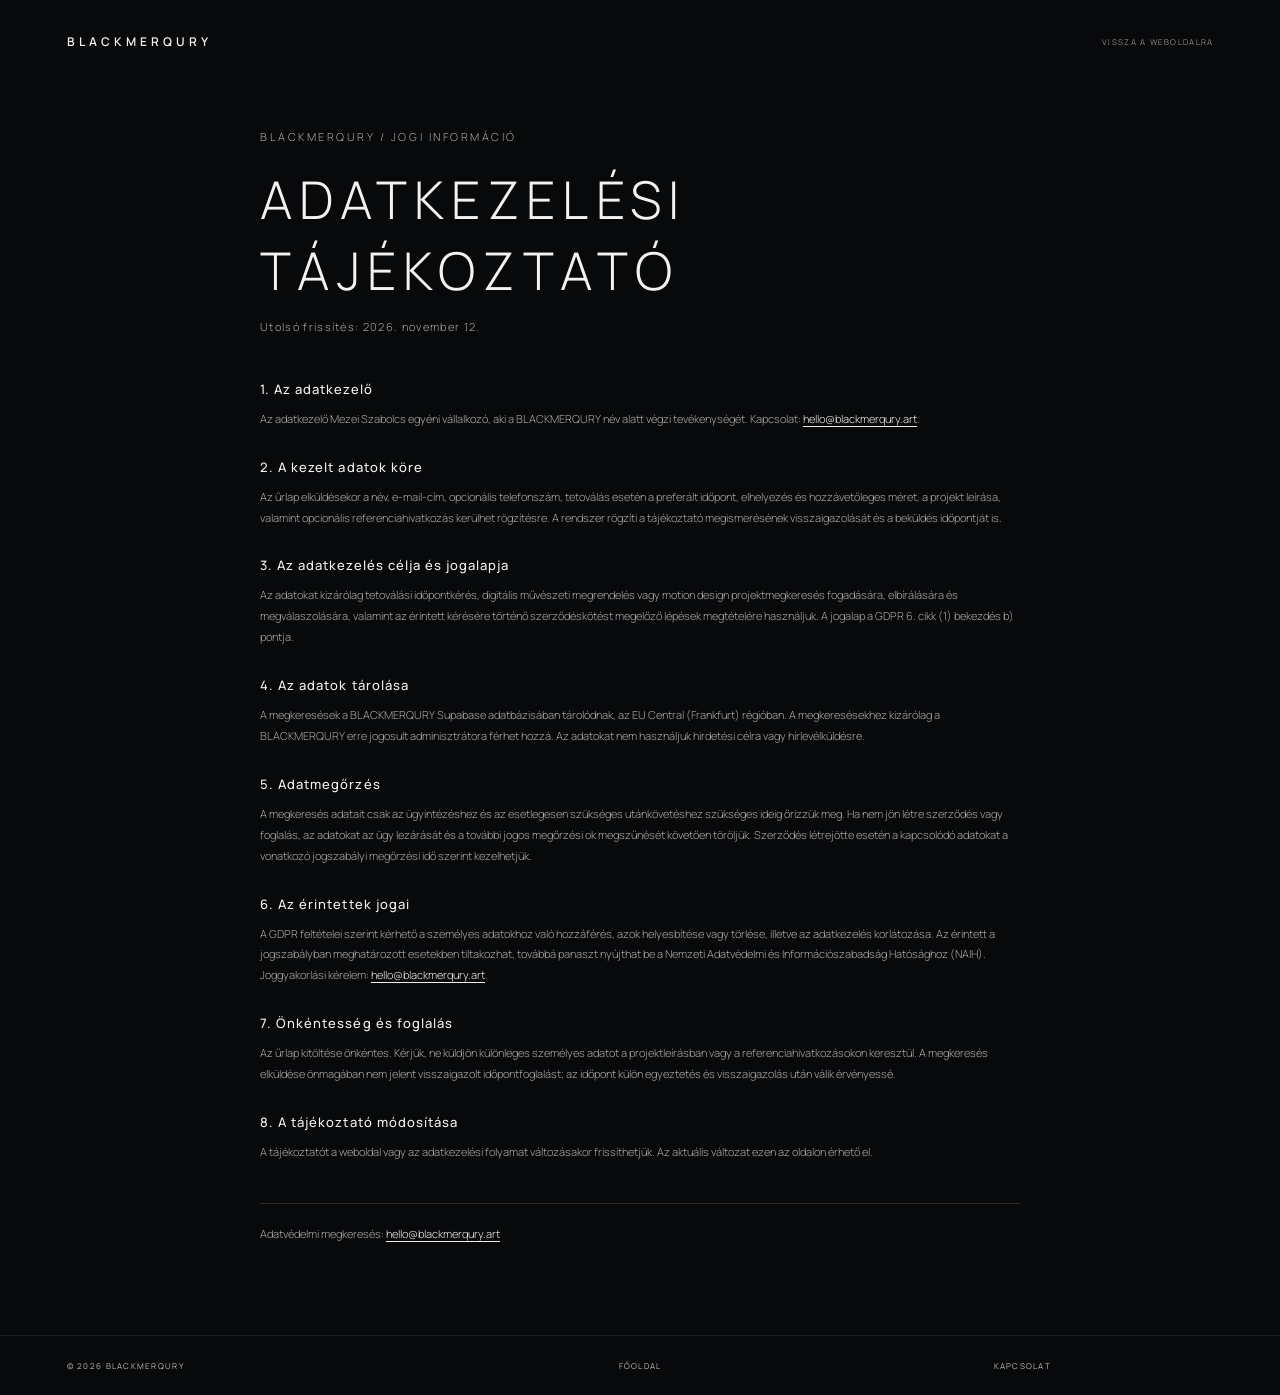
==== adatvedelem.html @ ddd34730 "Add Hungarian privacy notice" ====
<!doctype html>
<html lang="hu">
<head>
  <meta charset="UTF-8">
  <meta name="viewport" content="width=device-width, initial-scale=1">
  <meta name="theme-color" content="#08090b">
  <meta name="robots" content="index,follow">
  <title>Adatkezelési tájékoztató — BLACKMERQURY</title>
  <meta name="description" content="A BLACKMERQURY weboldalán beküldött megkeresések adatkezelési tájékoztatója.">
  <link rel="canonical" href="https://blackmerqury.art/adatvedelem.html">
  <link rel="icon" type="image/svg+xml" href="/favicon.svg">
  <link rel="preconnect" href="https://fonts.googleapis.com">
  <link rel="preconnect" href="https://fonts.gstatic.com" crossorigin>
  <link href="https://fonts.googleapis.com/css2?family=Manrope:wght@300;400;500;600;700&display=swap" rel="stylesheet">
  <link rel="stylesheet" href="styles.css">
</head>
<body class="legal-body">
  <header class="site-header"><a class="wordmark" href="/">BLACKMERQURY</a><a class="legal-back" href="/">VISSZA A WEBOLDALRA</a></header>
  <main class="legal-page">
    <p class="eyebrow">BLACKMERQURY / JOGI INFORMÁCIÓ</p>
    <h1>ADATKEZELÉSI TÁJÉKOZTATÓ</h1>
    <p class="legal-updated">Utolsó frissítés: 2026. november 12.</p>
    <section><h2>1. Az adatkezelő</h2><p>Az adatkezelő Mezei Szabolcs egyéni vállalkozó, aki a BLACKMERQURY név alatt végzi tevékenységét. Kapcsolat: <a href="mailto:hello@blackmerqury.art">hello@blackmerqury.art</a>.</p></section>
    <section><h2>2. A kezelt adatok köre</h2><p>Az űrlap elküldésekor a név, e-mail-cím, opcionális telefonszám, tetoválás esetén a preferált időpont, elhelyezés és hozzávetőleges méret, a projekt leírása, valamint opcionális referenciahivatkozás kerülhet rögzítésre. A rendszer rögzíti a tájékoztató megismerésének visszaigazolását és a beküldés időpontját is.</p></section>
    <section><h2>3. Az adatkezelés célja és jogalapja</h2><p>Az adatokat kizárólag tetoválási időpontkérés, digitális művészeti megrendelés vagy motion design projektmegkeresés fogadására, elbírálására és megválaszolására, valamint az érintett kérésére történő szerződéskötést megelőző lépések megtételére használjuk. A jogalap a GDPR 6. cikk (1) bekezdés b) pontja.</p></section>
    <section><h2>4. Az adatok tárolása</h2><p>A megkeresések a BLACKMERQURY Supabase adatbázisában tárolódnak, az EU Central (Frankfurt) régióban. A megkeresésekhez kizárólag a BLACKMERQURY erre jogosult adminisztrátora férhet hozzá. Az adatokat nem használjuk hirdetési célra vagy hírlevélküldésre.</p></section>
    <section><h2>5. Adatmegőrzés</h2><p>A megkeresés adatait csak az ügyintézéshez és az esetlegesen szükséges utánkövetéshez szükséges ideig őrizzük meg. Ha nem jön létre szerződés vagy foglalás, az adatokat az ügy lezárását és a további jogos megőrzési ok megszűnését követően töröljük. Szerződés létrejötte esetén a kapcsolódó adatokat a vonatkozó jogszabályi megőrzési idő szerint kezelhetjük.</p></section>
    <section><h2>6. Az érintettek jogai</h2><p>A GDPR feltételei szerint kérhető a személyes adatokhoz való hozzáférés, azok helyesbítése vagy törlése, illetve az adatkezelés korlátozása. Az érintett a jogszabályban meghatározott esetekben tiltakozhat, továbbá panaszt nyújthat be a Nemzeti Adatvédelmi és Információszabadság Hatósághoz (NAIH). Joggyakorlási kérelem: <a href="mailto:hello@blackmerqury.art">hello@blackmerqury.art</a>.</p></section>
    <section><h2>7. Önkéntesség és foglalás</h2><p>Az űrlap kitöltése önkéntes. Kérjük, ne küldjön különleges személyes adatot a projektleírásban vagy a referenciahivatkozásokon keresztül. A megkeresés elküldése önmagában nem jelent visszaigazolt időpontfoglalást; az időpont külön egyeztetés és visszaigazolás után válik érvényessé.</p></section>
    <section><h2>8. A tájékoztató módosítása</h2><p>A tájékoztatót a weboldal vagy az adatkezelési folyamat változásakor frissíthetjük. Az aktuális változat ezen az oldalon érhető el.</p></section>
    <p class="legal-contact">Adatvédelmi megkeresés: <a href="mailto:hello@blackmerqury.art">hello@blackmerqury.art</a></p>
  </main>
  <footer class="site-footer"><span>© <span id="year"></span> BLACKMERQURY</span><a href="/">FŐOLDAL</a><a href="mailto:hello@blackmerqury.art">KAPCSOLAT</a></footer>
  <script>document.getElementById("year").textContent=new Date().getFullYear()</script>
</body>
</html>
---- styles.css ----
:root{--bg:#08090b;--fg:#f2f2f2;--muted:#888;--line:#292929;--font:"Manrope",sans-serif}
*{box-sizing:border-box}html,body{margin:0;min-height:100%;background:var(--bg);color:var(--fg);font-family:var(--font);font-weight:300}body{min-height:100svh;overflow-x:hidden}a{color:inherit;text-decoration:none}button{font:inherit;color:inherit}#ambient{position:fixed;inset:0;width:100%;height:100%;z-index:0;pointer-events:none;opacity:.52}.site-header,.site-footer,main{position:relative;z-index:1}.site-header{height:82px;padding:0 5.2vw;display:flex;align-items:center;justify-content:space-between}.wordmark{font-size:12px;letter-spacing:.34em;font-weight:600}.is-home .wordmark{visibility:hidden}.menu-toggle{width:42px;height:42px;border:0;background:none;display:grid;align-content:center;justify-items:end;gap:6px;cursor:pointer}.menu-toggle span{height:1px;background:#eee;width:22px;transition:width .25s}.menu-toggle span:last-child{width:14px}.menu-toggle:hover span:last-child{width:22px}.menu-panel{position:absolute;right:5.2vw;top:68px;display:flex;flex-direction:column;gap:14px;padding:20px 24px;background:#101114;border:1px solid var(--line);font-size:11px;letter-spacing:.12em;opacity:0;visibility:hidden;transform:translateY(-6px);transition:.25s}.menu-panel.open{opacity:1;visibility:visible;transform:none}.menu-panel a:hover,.category-footer a:hover{color:#aaa}.view{display:none;min-height:calc(100svh - 142px);padding:4vh 9vw 6vh;animation:enter .55s ease both}.view.is-active{display:flex;flex-direction:column}@keyframes enter{from{opacity:0;transform:translateY(8px)}to{opacity:1;transform:none}}.home-view{justify-content:center;align-items:center;text-align:center;position:relative}.hero-copy{margin-top:-3vh}.eyebrow,.category-heading>span{font-size:9px;letter-spacing:.23em;text-transform:uppercase;color:var(--muted)}.eyebrow i{display:inline-block;width:3px;height:3px;border-radius:50%;background:#777;margin:0 10px 2px}.hero-copy h1{font-size:clamp(32px,6vw,76px);font-weight:300;letter-spacing:.16em;margin:27px 0 10px;padding-left:.16em}.hero-note{font-size:10px;letter-spacing:.32em;color:#999;margin:0;padding-left:.32em}.category-nav{display:flex;flex-direction:column;align-items:center;gap:27px;margin-top:11vh}.category-nav a{font-size:10px;letter-spacing:.2em;padding:0 0 9px;position:relative}.category-nav a:after{content:"";position:absolute;bottom:0;left:0;width:0;height:1px;background:#eee;transition:width .3s}.category-nav a:hover:after{width:100%}.index-mark{position:absolute;right:0;bottom:2vh;font-size:10px;letter-spacing:.2em;color:#777}.index-mark span{padding:0 4px}.index-mark small{display:block;font-size:7px;letter-spacing:.22em;margin-top:7px;color:#555}.site-footer{height:60px;padding:0 5.2vw;border-top:1px solid rgba(255,255,255,.08);display:flex;align-items:center;justify-content:space-between;gap:22px;font-family:var(--font);font-size:8px;font-weight:400;letter-spacing:.16em;text-transform:uppercase;color:#bbb}.site-footer a{font:inherit;letter-spacing:inherit;text-transform:inherit;color:inherit}.site-footer .footer-backstage{transition:color .2s}.site-footer .footer-backstage:hover{color:#fff}.category-view{padding-top:5vh}.category-heading{display:grid;grid-template-columns:1fr auto;align-items:end}.category-heading>span{grid-column:1/-1}.category-heading h2{font-size:clamp(35px,6vw,68px);font-weight:300;letter-spacing:.13em;margin:16px 0 8px}.category-heading p{font-size:11px;color:#999;letter-spacing:.04em;margin:0 0 14px;max-width:290px;line-height:1.8}.gallery-shell{margin:4vh auto 2vh;width:min(100%,920px);height:min(48vh,460px);min-height:260px;border:1px solid rgba(255,255,255,.13);position:relative;display:grid;place-items:center;background:rgba(255,255,255,.012)}.gallery-placeholder{text-align:center;color:#777}.gallery-placeholder>span{font-size:10px;letter-spacing:.3em;color:#bbb}.gallery-placeholder p{font-size:12px;letter-spacing:.04em}.gallery-placeholder small{font-size:8px;letter-spacing:.15em;color:#555}.gallery-controls{position:absolute;bottom:18px;left:20px;right:20px;display:flex;justify-content:space-between;align-items:center;color:#777;font-size:9px;letter-spacing:.15em}.gallery-controls button{border:0;background:none;font-size:18px;cursor:pointer;color:#aaa}.category-footer{margin-top:auto;padding-top:20px;display:flex;justify-content:space-between;font-size:8px;letter-spacing:.18em;color:#777}.category-footer a{color:#eee}.digital-gallery,.motion-gallery{height:min(52vh,500px)}
.tattoo-intro{margin:2vh 0 14px;color:#999}.tattoo-intro span{font-size:9px;letter-spacing:.2em;color:#ddd}.tattoo-intro p{font-size:10px;margin:7px 0 0;letter-spacing:.04em}.tattoo-filters{display:flex;gap:22px;flex-wrap:wrap;margin:8px 0 24px}.tattoo-filters button{padding:0 0 7px;border:0;border-bottom:1px solid transparent;background:none;color:#888;font-size:9px;letter-spacing:.16em;cursor:pointer}.tattoo-filters button:hover,.tattoo-filters button.active{color:#f2f2f2;border-color:#eee}.tattoo-grid{display:grid;grid-template-columns:repeat(3,minmax(0,1fr));gap:18px;margin-bottom:32px}.tattoo-card{margin:0;min-width:0;background:#0d0e10;border:1px solid rgba(255,255,255,.1);overflow:hidden}.tattoo-card img{display:block;width:100%;height:clamp(210px,28vw,360px);object-fit:cover;filter:grayscale(100%);transition:transform .55s ease,filter .4s ease}.tattoo-card:hover img{transform:scale(1.035);filter:grayscale(75%)}.tattoo-card figcaption{display:flex;flex-direction:column;gap:6px;padding:12px 13px}.tattoo-card figcaption span{font-size:9px;letter-spacing:.18em;color:#ddd}.tattoo-card figcaption small{font-size:7px;letter-spacing:.13em;color:#777}.tattoo-card[hidden]{display:none}.category-view[data-view="tattoo"]{padding-bottom:5vh}
@media(max-width:850px){.tattoo-grid{grid-template-columns:repeat(2,minmax(0,1fr))}.tattoo-card img{height:clamp(220px,42vw,360px)}}
@media(max-width:650px){.site-header{height:70px;padding:0 7vw}.view{min-height:calc(100svh - 126px);padding:5vh 7vw}.home-view{justify-content:center}.hero-copy{margin-top:-8vh}.hero-copy h1{font-size:clamp(27px,8vw,42px);letter-spacing:.11em;padding-left:.11em}.eyebrow{font-size:8px}.hero-note{font-size:9px;letter-spacing:.28em;padding-left:.28em}.category-nav{gap:25px;margin-top:10vh}.category-nav a{font-size:10px}.index-mark{right:0;bottom:1vh}.site-footer{height:56px;padding:0 7vw;gap:12px;font-size:8px;letter-spacing:.16em}.category-heading{display:block}.category-heading h2{margin:13px 0 7px}.category-heading p{max-width:100%}.gallery-shell{margin-top:6vh;min-height:280px;height:42vh}.category-footer{gap:20px;line-height:1.7}.category-footer span{max-width:42%}.category-footer a{text-align:right}.menu-panel{right:7vw;top:60px}.tattoo-intro{margin-top:3vh}.tattoo-filters{gap:16px;margin-bottom:18px}.tattoo-filters button{font-size:8px}.tattoo-grid{grid-template-columns:1fr 1fr;gap:10px}.tattoo-card img{height:clamp(180px,58vw,270px)}.tattoo-card figcaption{padding:10px}.tattoo-card figcaption span{font-size:8px}.tattoo-card figcaption small{font-size:6px}}
@media(prefers-reduced-motion:reduce){*,*:before,*:after{animation-duration:.01ms!important;transition-duration:.01ms!important;scroll-behavior:auto!important}}
.portfolio-note{margin:2vh 0 14px;color:#999}.portfolio-note span{font-size:9px;letter-spacing:.2em;color:#ddd}.portfolio-note p{font-size:10px;margin:7px 0 0;letter-spacing:.04em}.portfolio-filters{display:flex;gap:22px;flex-wrap:wrap;margin:8px 0 24px}.portfolio-filters button{padding:0 0 7px;border:0;border-bottom:1px solid transparent;background:none;color:#888;font-size:9px;letter-spacing:.16em;cursor:pointer}.portfolio-filters button:hover,.portfolio-filters button.active{color:#f2f2f2;border-color:#eee}.portfolio-grid{display:grid;grid-template-columns:repeat(3,minmax(0,1fr));gap:18px;margin-bottom:32px}.portfolio-card{margin:0;min-width:0;background:#0d0e10;border:1px solid rgba(255,255,255,.1);overflow:hidden}.portfolio-card img{display:block;width:100%;height:clamp(210px,28vw,360px);object-fit:cover;filter:grayscale(100%);transition:transform .55s ease,filter .4s ease}.portfolio-card:hover img{transform:scale(1.035);filter:grayscale(72%)}.portfolio-card figcaption{display:flex;flex-direction:column;gap:6px;padding:12px 13px}.portfolio-card figcaption span{font-size:9px;letter-spacing:.18em;color:#ddd}.portfolio-card figcaption small{font-size:7px;letter-spacing:.13em;color:#777}.portfolio-card[hidden]{display:none}.tattoo-grid .portfolio-card img{object-position:center}.digital-grid .portfolio-card img{height:clamp(220px,30vw,390px)}.motion-grid .portfolio-card img{height:clamp(190px,24vw,310px)}
@media(max-width:850px){.portfolio-grid{grid-template-columns:repeat(2,minmax(0,1fr))}.portfolio-card img{height:clamp(220px,42vw,360px)}}
@media(max-width:650px){.portfolio-note{margin-top:3vh}.portfolio-filters{gap:16px;margin-bottom:18px}.portfolio-filters button{font-size:8px}.portfolio-grid{grid-template-columns:1fr 1fr;gap:10px}.portfolio-card img,.digital-grid .portfolio-card img{height:clamp(180px,58vw,270px)}.motion-grid .portfolio-card img{height:clamp(150px,44vw,230px)}.portfolio-card figcaption{padding:10px}.portfolio-card figcaption span{font-size:8px}.portfolio-card figcaption small{font-size:6px}}


/* Responsive footer: three equal columns, with BACKSTAGE fixed to the center */
.site-footer{
  display:grid;
  grid-template-columns:repeat(3,minmax(0,1fr));
  align-items:center;
  justify-items:center;
  gap:0;
}
.site-footer>span{justify-self:start;white-space:nowrap}
.site-footer>.footer-backstage{justify-self:center;text-align:center;white-space:nowrap}
.site-footer>.footer-contact{justify-self:end;text-align:right;white-space:nowrap}
@media(max-width:650px){
  .site-footer{
    grid-template-columns:repeat(3,minmax(0,1fr));
    gap:0;
    font-size:clamp(6px,1.8vw,8px);
    letter-spacing:clamp(.04em,.3vw,.16em);
  }
  .site-footer>span,.site-footer>.footer-backstage,.site-footer>.footer-contact{
    font-size:inherit;
    letter-spacing:inherit;
  }
}

/* Video media uses the same monochrome portfolio treatment as still images. */
.portfolio-card video{display:block;width:100%;height:clamp(210px,28vw,360px);object-fit:cover;filter:grayscale(100%);transition:transform .55s ease,filter .4s ease;background:#08090b}
.portfolio-card:hover video{transform:scale(1.035);filter:grayscale(72%)}
.digital-grid .portfolio-card video{height:clamp(220px,30vw,390px)}
.motion-grid .portfolio-card video{height:clamp(190px,24vw,310px)}
@media(max-width:850px){.portfolio-card video{height:clamp(220px,42vw,360px)}}
@media(max-width:650px){.portfolio-card video,.digital-grid .portfolio-card video{height:clamp(180px,58vw,270px)}.motion-grid .portfolio-card video{height:clamp(150px,44vw,230px)}}

/* Full-screen portfolio lightbox */
.portfolio-lightbox{position:fixed;inset:0;z-index:20;background:rgba(5,6,8,.97);display:grid;grid-template-columns:64px minmax(0,1fr) 64px;align-items:center;padding:5vh 3vw}
.portfolio-lightbox[hidden]{display:none}
.lightbox-content{grid-column:2;grid-row:1;display:flex;flex-direction:column;align-items:center;justify-content:center;min-width:0;min-height:0;height:90vh}
.lightbox-media{display:grid;place-items:center;width:100%;height:calc(100% - 42px);min-height:0}
.lightbox-media img,.lightbox-media video{display:block;max-width:100%;max-height:100%;width:auto;height:auto;object-fit:contain}
.lightbox-media video{width:min(100%,1200px);max-height:100%}
.lightbox-caption{height:28px;margin:14px 0 0;color:#aaa;font-size:9px;letter-spacing:.16em;text-align:center;text-transform:uppercase}
.lightbox-close,.lightbox-prev,.lightbox-next{border:0;background:transparent;color:#eee;cursor:pointer;font-family:Arial,sans-serif;font-weight:200}
.lightbox-close{position:absolute;right:4vw;top:2vh;font-size:38px;line-height:1}
.lightbox-prev,.lightbox-next{font-size:52px;line-height:1;opacity:.7}
.lightbox-prev:hover,.lightbox-next:hover,.lightbox-close:hover{opacity:1}
.lightbox-prev{grid-column:1;grid-row:1}.lightbox-next{grid-column:3;grid-row:1}
@media(max-width:650px){.portfolio-lightbox{grid-template-columns:34px minmax(0,1fr) 34px;padding:6vh 2vw}.lightbox-content{height:84vh}.lightbox-prev,.lightbox-next{font-size:36px}.lightbox-close{right:5vw;top:2vh;font-size:34px}.lightbox-caption{font-size:7px;letter-spacing:.1em}}

/* Category-specific booking and project enquiry forms */
.inquiry-section{width:min(100%,920px);margin:5vh auto 3vh;padding:30px;border:1px solid rgba(255,255,255,.12);background:rgba(12,13,15,.72)}
.inquiry-heading>span{font-size:8px;letter-spacing:.2em;color:#888}
.inquiry-heading h3{font-size:clamp(19px,3vw,27px);font-weight:300;letter-spacing:.12em;margin:12px 0 8px}
.inquiry-heading p{font-size:10px;line-height:1.7;color:#888;margin:0 0 24px}
.form-grid{display:grid;grid-template-columns:repeat(2,minmax(0,1fr));gap:16px}
.form-grid label{display:grid;gap:7px;font-size:8px;letter-spacing:.16em;color:#999}
.form-grid label span{display:inline;color:#666;font-size:7px}
.form-grid input,.form-grid textarea{width:100%;min-width:0;border:1px solid #303135;background:#090a0c;color:#eee;padding:12px;font:11px Manrope,sans-serif;letter-spacing:.02em;border-radius:0}
.form-grid input:focus,.form-grid textarea:focus{outline:1px solid #888;outline-offset:1px}
.form-grid textarea{resize:vertical;min-height:120px;line-height:1.7}
.form-grid .form-wide{grid-column:1/-1}
.form-consent{display:flex;align-items:flex-start;gap:10px;margin:20px 0;color:#888;font-size:9px;line-height:1.7}
.form-consent input{margin:2px 0 0;accent-color:#eee;flex:0 0 auto}
.form-consent a{color:#eee;text-decoration:underline;text-underline-offset:3px}
.inquiry-submit{border:1px solid #eee;background:#eee;color:#111;padding:13px 17px;font:600 8px Manrope,sans-serif;letter-spacing:.16em;cursor:pointer}
.inquiry-submit:hover{background:#fff}
.inquiry-submit:disabled{opacity:.5;cursor:wait}
.form-status{min-height:16px;margin:12px 0 0;color:#aaa;font-size:10px;line-height:1.6}
.form-honeypot{position:absolute!important;left:-10000px!important;width:1px!important;height:1px!important;overflow:hidden!important}
.portfolio-card:focus-visible{outline:1px solid #eee;outline-offset:4px}
@media(max-width:650px){.inquiry-section{padding:20px 15px;margin-top:4vh}.form-grid{grid-template-columns:1fr;gap:13px}.form-grid .form-wide{grid-column:auto}.form-grid input,.form-grid textarea{font-size:16px;padding:12px}.form-consent{font-size:8px}}

.legal-body{background:#08090b;color:#f2f2f2}.legal-back{font-size:8px;letter-spacing:.16em;color:#aaa}.legal-page{width:min(760px,86vw);margin:5vh auto 10vh}.legal-page h1{font-size:clamp(30px,5vw,52px);font-weight:300;letter-spacing:.14em;margin:16px 0 8px}.legal-updated{font-size:9px;letter-spacing:.12em;color:#777;margin-bottom:42px}.legal-page section{margin:0 0 28px}.legal-page h2{font-size:13px;font-weight:500;letter-spacing:.08em;margin:0 0 10px}.legal-page p{font-size:11px;line-height:1.9;color:#aaa}.legal-page a{color:#eee;text-decoration:underline;text-underline-offset:3px}.legal-contact{border-top:1px solid #292929;padding-top:20px;margin-top:40px}

.not-found-body{min-height:100svh;display:grid;place-items:center}.not-found{width:min(680px,86vw);text-align:center}.not-found h1{font-size:clamp(30px,6vw,58px);font-weight:300;letter-spacing:.14em;margin:22px 0}.not-found p:not(.eyebrow){font-size:11px;color:#888;line-height:1.8;margin:0 0 28px}.not-found>a{display:inline-block;border:1px solid #eee;padding:13px 17px;font-size:8px;letter-spacing:.16em}
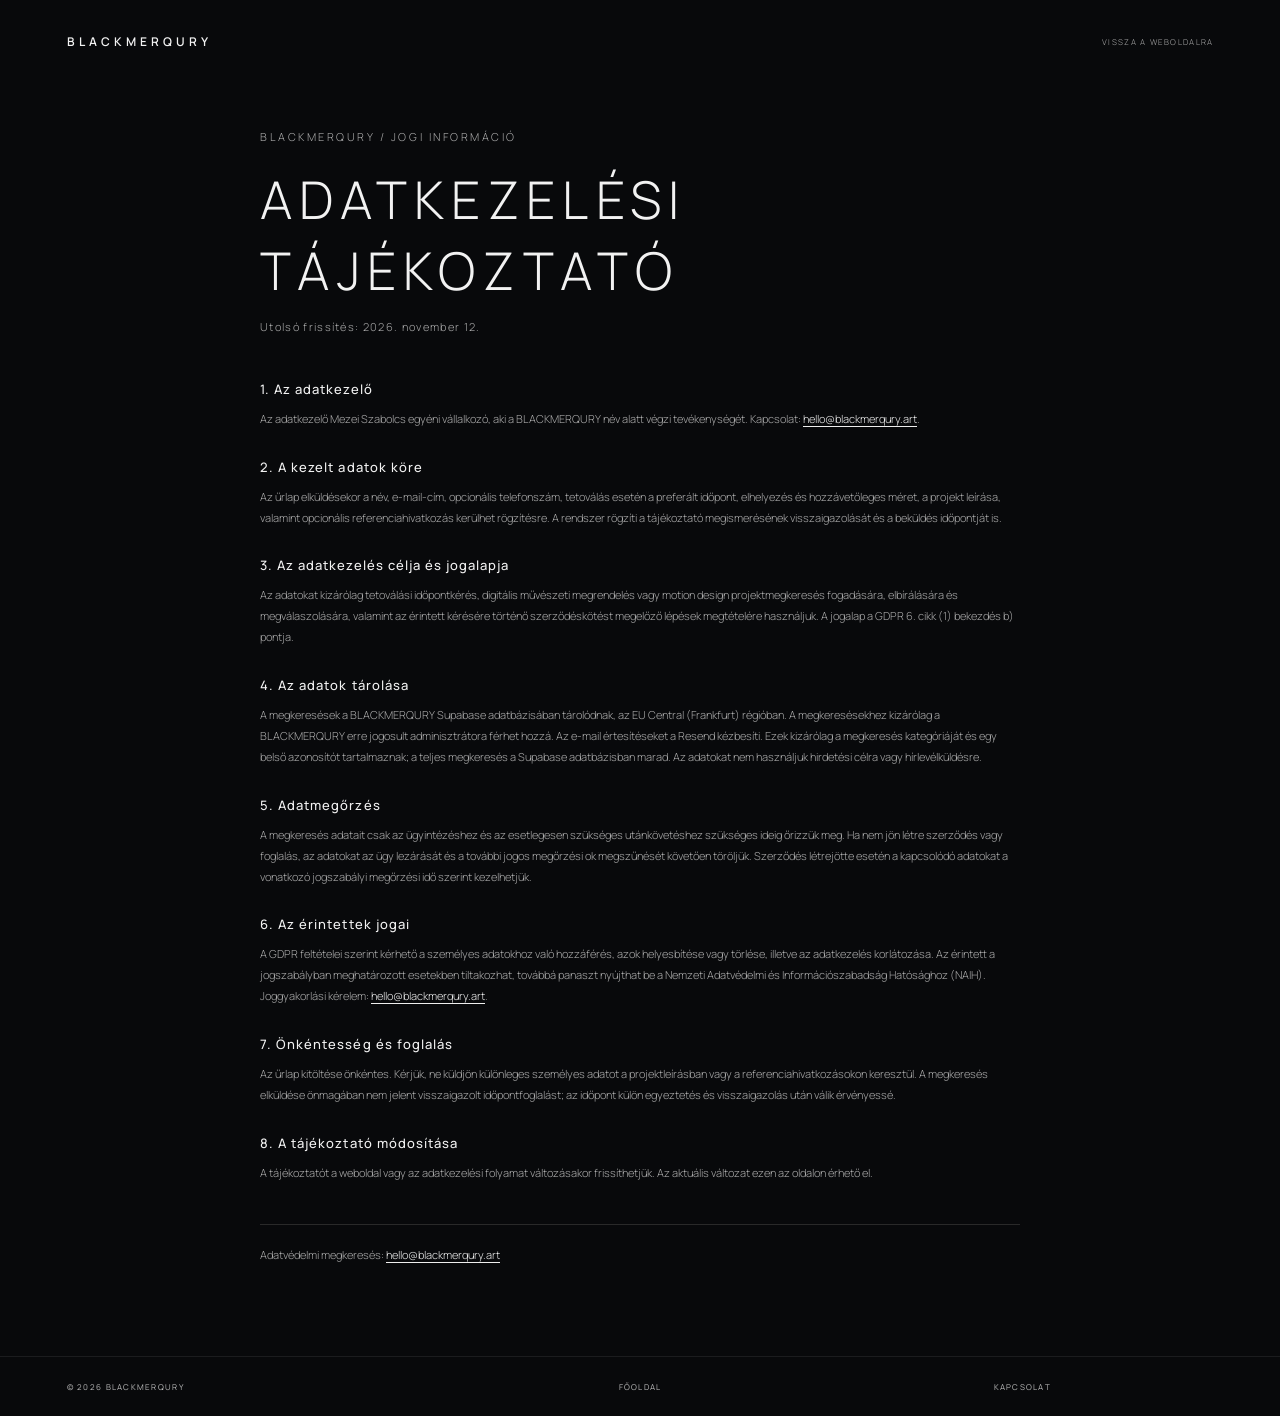
==== commit 389e39f1: "Disclose minimal Resend notification processing in Hungarian" ====
--- a/adatvedelem.html
+++ b/adatvedelem.html
@@ -23,7 +23,7 @@
     <section><h2>1. Az adatkezelő</h2><p>Az adatkezelő Mezei Szabolcs egyéni vállalkozó, aki a BLACKMERQURY név alatt végzi tevékenységét. Kapcsolat: <a href="mailto:hello@blackmerqury.art">hello@blackmerqury.art</a>.</p></section>
     <section><h2>2. A kezelt adatok köre</h2><p>Az űrlap elküldésekor a név, e-mail-cím, opcionális telefonszám, tetoválás esetén a preferált időpont, elhelyezés és hozzávetőleges méret, a projekt leírása, valamint opcionális referenciahivatkozás kerülhet rögzítésre. A rendszer rögzíti a tájékoztató megismerésének visszaigazolását és a beküldés időpontját is.</p></section>
     <section><h2>3. Az adatkezelés célja és jogalapja</h2><p>Az adatokat kizárólag tetoválási időpontkérés, digitális művészeti megrendelés vagy motion design projektmegkeresés fogadására, elbírálására és megválaszolására, valamint az érintett kérésére történő szerződéskötést megelőző lépések megtételére használjuk. A jogalap a GDPR 6. cikk (1) bekezdés b) pontja.</p></section>
-    <section><h2>4. Az adatok tárolása</h2><p>A megkeresések a BLACKMERQURY Supabase adatbázisában tárolódnak, az EU Central (Frankfurt) régióban. A megkeresésekhez kizárólag a BLACKMERQURY erre jogosult adminisztrátora férhet hozzá. Az adatokat nem használjuk hirdetési célra vagy hírlevélküldésre.</p></section>
+    <section><h2>4. Az adatok tárolása</h2><p>A megkeresések a BLACKMERQURY Supabase adatbázisában tárolódnak, az EU Central (Frankfurt) régióban. A megkeresésekhez kizárólag a BLACKMERQURY erre jogosult adminisztrátora férhet hozzá. Az e-mail értesítéseket a Resend kézbesíti. Ezek kizárólag a megkeresés kategóriáját és egy belső azonosítót tartalmaznak; a teljes megkeresés a Supabase adatbázisban marad. Az adatokat nem használjuk hirdetési célra vagy hírlevélküldésre.</p></section>
     <section><h2>5. Adatmegőrzés</h2><p>A megkeresés adatait csak az ügyintézéshez és az esetlegesen szükséges utánkövetéshez szükséges ideig őrizzük meg. Ha nem jön létre szerződés vagy foglalás, az adatokat az ügy lezárását és a további jogos megőrzési ok megszűnését követően töröljük. Szerződés létrejötte esetén a kapcsolódó adatokat a vonatkozó jogszabályi megőrzési idő szerint kezelhetjük.</p></section>
     <section><h2>6. Az érintettek jogai</h2><p>A GDPR feltételei szerint kérhető a személyes adatokhoz való hozzáférés, azok helyesbítése vagy törlése, illetve az adatkezelés korlátozása. Az érintett a jogszabályban meghatározott esetekben tiltakozhat, továbbá panaszt nyújthat be a Nemzeti Adatvédelmi és Információszabadság Hatósághoz (NAIH). Joggyakorlási kérelem: <a href="mailto:hello@blackmerqury.art">hello@blackmerqury.art</a>.</p></section>
     <section><h2>7. Önkéntesség és foglalás</h2><p>Az űrlap kitöltése önkéntes. Kérjük, ne küldjön különleges személyes adatot a projektleírásban vagy a referenciahivatkozásokon keresztül. A megkeresés elküldése önmagában nem jelent visszaigazolt időpontfoglalást; az időpont külön egyeztetés és visszaigazolás után válik érvényessé.</p></section>
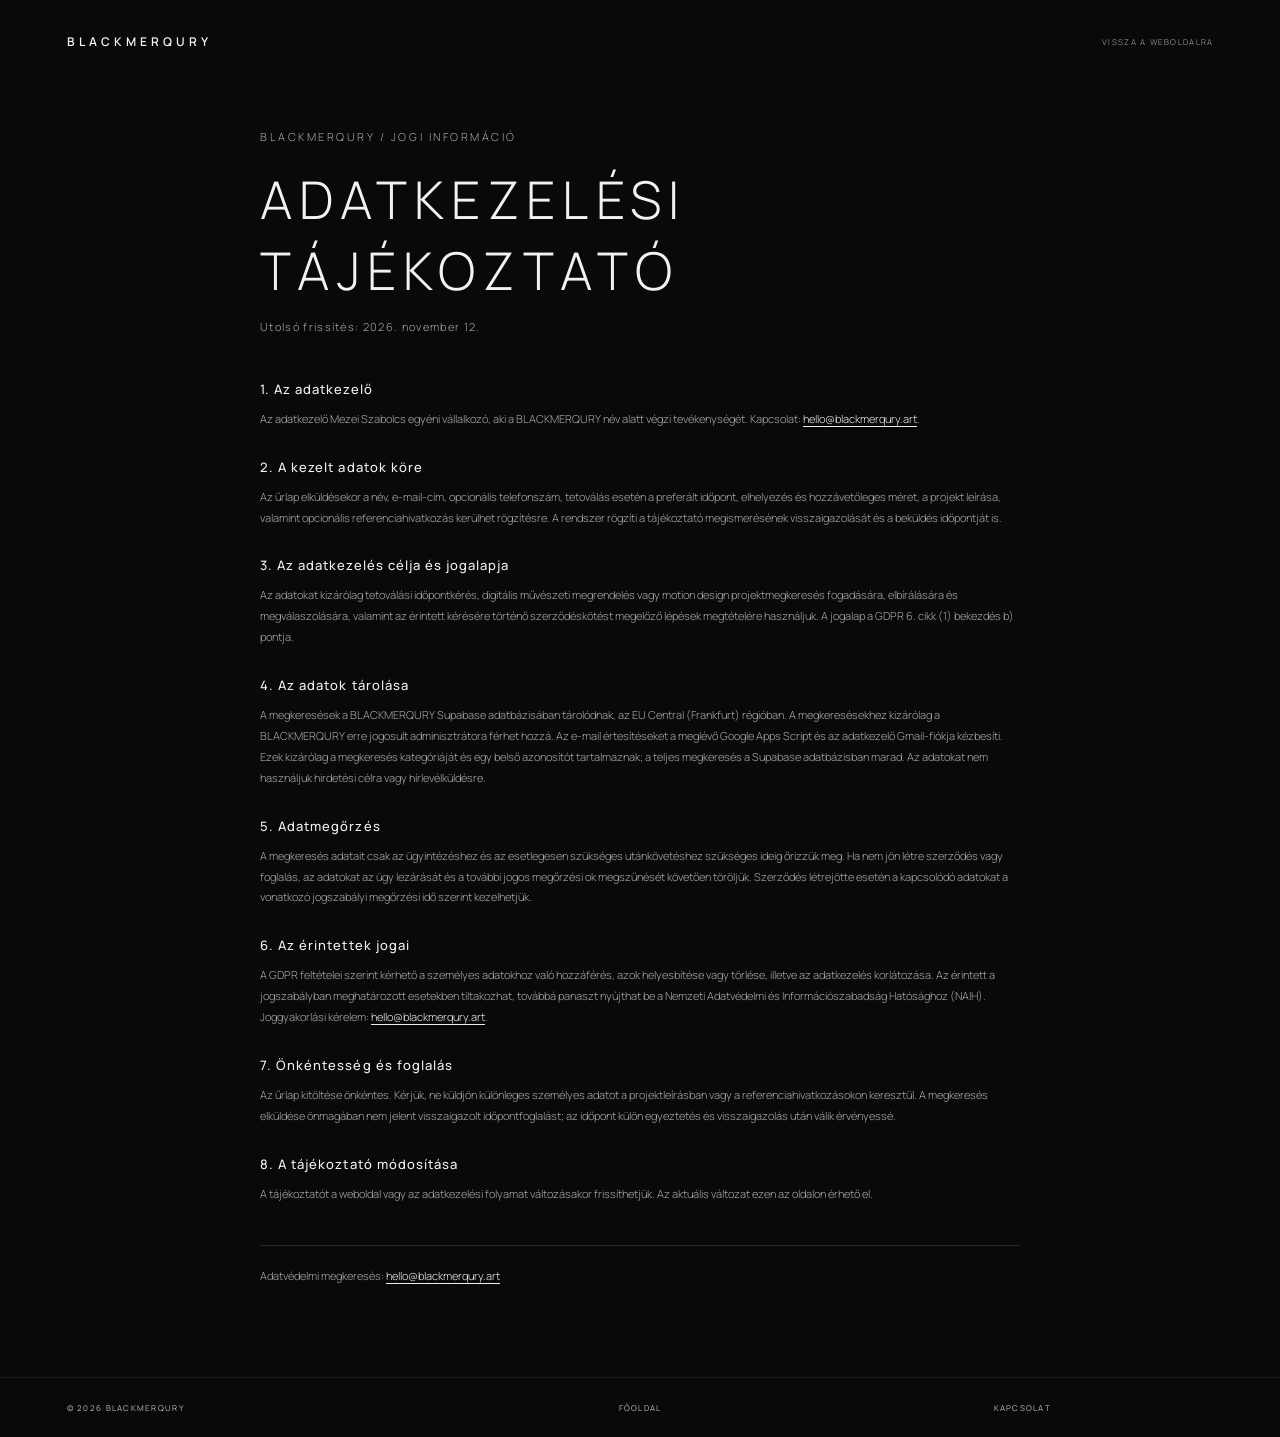
==== commit 3b8aebf1: "Reflect Google Apps Script and Gmail notification provider in Hungarian" ====
--- a/adatvedelem.html
+++ b/adatvedelem.html
@@ -23,7 +23,7 @@
     <section><h2>1. Az adatkezelő</h2><p>Az adatkezelő Mezei Szabolcs egyéni vállalkozó, aki a BLACKMERQURY név alatt végzi tevékenységét. Kapcsolat: <a href="mailto:hello@blackmerqury.art">hello@blackmerqury.art</a>.</p></section>
     <section><h2>2. A kezelt adatok köre</h2><p>Az űrlap elküldésekor a név, e-mail-cím, opcionális telefonszám, tetoválás esetén a preferált időpont, elhelyezés és hozzávetőleges méret, a projekt leírása, valamint opcionális referenciahivatkozás kerülhet rögzítésre. A rendszer rögzíti a tájékoztató megismerésének visszaigazolását és a beküldés időpontját is.</p></section>
     <section><h2>3. Az adatkezelés célja és jogalapja</h2><p>Az adatokat kizárólag tetoválási időpontkérés, digitális művészeti megrendelés vagy motion design projektmegkeresés fogadására, elbírálására és megválaszolására, valamint az érintett kérésére történő szerződéskötést megelőző lépések megtételére használjuk. A jogalap a GDPR 6. cikk (1) bekezdés b) pontja.</p></section>
-    <section><h2>4. Az adatok tárolása</h2><p>A megkeresések a BLACKMERQURY Supabase adatbázisában tárolódnak, az EU Central (Frankfurt) régióban. A megkeresésekhez kizárólag a BLACKMERQURY erre jogosult adminisztrátora férhet hozzá. Az e-mail értesítéseket a Resend kézbesíti. Ezek kizárólag a megkeresés kategóriáját és egy belső azonosítót tartalmaznak; a teljes megkeresés a Supabase adatbázisban marad. Az adatokat nem használjuk hirdetési célra vagy hírlevélküldésre.</p></section>
+    <section><h2>4. Az adatok tárolása</h2><p>A megkeresések a BLACKMERQURY Supabase adatbázisában tárolódnak, az EU Central (Frankfurt) régióban. A megkeresésekhez kizárólag a BLACKMERQURY erre jogosult adminisztrátora férhet hozzá. Az e-mail értesítéseket a meglévő Google Apps Script és az adatkezelő Gmail-fiókja kézbesíti. Ezek kizárólag a megkeresés kategóriáját és egy belső azonosítót tartalmaznak; a teljes megkeresés a Supabase adatbázisban marad. Az adatokat nem használjuk hirdetési célra vagy hírlevélküldésre.</p></section>
     <section><h2>5. Adatmegőrzés</h2><p>A megkeresés adatait csak az ügyintézéshez és az esetlegesen szükséges utánkövetéshez szükséges ideig őrizzük meg. Ha nem jön létre szerződés vagy foglalás, az adatokat az ügy lezárását és a további jogos megőrzési ok megszűnését követően töröljük. Szerződés létrejötte esetén a kapcsolódó adatokat a vonatkozó jogszabályi megőrzési idő szerint kezelhetjük.</p></section>
     <section><h2>6. Az érintettek jogai</h2><p>A GDPR feltételei szerint kérhető a személyes adatokhoz való hozzáférés, azok helyesbítése vagy törlése, illetve az adatkezelés korlátozása. Az érintett a jogszabályban meghatározott esetekben tiltakozhat, továbbá panaszt nyújthat be a Nemzeti Adatvédelmi és Információszabadság Hatósághoz (NAIH). Joggyakorlási kérelem: <a href="mailto:hello@blackmerqury.art">hello@blackmerqury.art</a>.</p></section>
     <section><h2>7. Önkéntesség és foglalás</h2><p>Az űrlap kitöltése önkéntes. Kérjük, ne küldjön különleges személyes adatot a projektleírásban vagy a referenciahivatkozásokon keresztül. A megkeresés elküldése önmagában nem jelent visszaigazolt időpontfoglalást; az időpont külön egyeztetés és visszaigazolás után válik érvényessé.</p></section>
--- a/styles.css
+++ b/styles.css
@@ -82,3 +82,5 @@
 .legal-body{background:#08090b;color:#f2f2f2}.legal-back{font-size:8px;letter-spacing:.16em;color:#aaa}.legal-page{width:min(760px,86vw);margin:5vh auto 10vh}.legal-page h1{font-size:clamp(30px,5vw,52px);font-weight:300;letter-spacing:.14em;margin:16px 0 8px}.legal-updated{font-size:9px;letter-spacing:.12em;color:#777;margin-bottom:42px}.legal-page section{margin:0 0 28px}.legal-page h2{font-size:13px;font-weight:500;letter-spacing:.08em;margin:0 0 10px}.legal-page p{font-size:11px;line-height:1.9;color:#aaa}.legal-page a{color:#eee;text-decoration:underline;text-underline-offset:3px}.legal-contact{border-top:1px solid #292929;padding-top:20px;margin-top:40px}
 
 .not-found-body{min-height:100svh;display:grid;place-items:center}.not-found{width:min(680px,86vw);text-align:center}.not-found h1{font-size:clamp(30px,6vw,58px);font-weight:300;letter-spacing:.14em;margin:22px 0}.not-found p:not(.eyebrow){font-size:11px;color:#888;line-height:1.8;margin:0 0 28px}.not-found>a{display:inline-block;border:1px solid #eee;padding:13px 17px;font-size:8px;letter-spacing:.16em}
+
+.booking-direct-link{display:inline-block;margin-top:8px;color:#eee;font-size:8px;letter-spacing:.16em;text-decoration:underline;text-underline-offset:4px}.booking-direct-link:hover{color:#aaa}
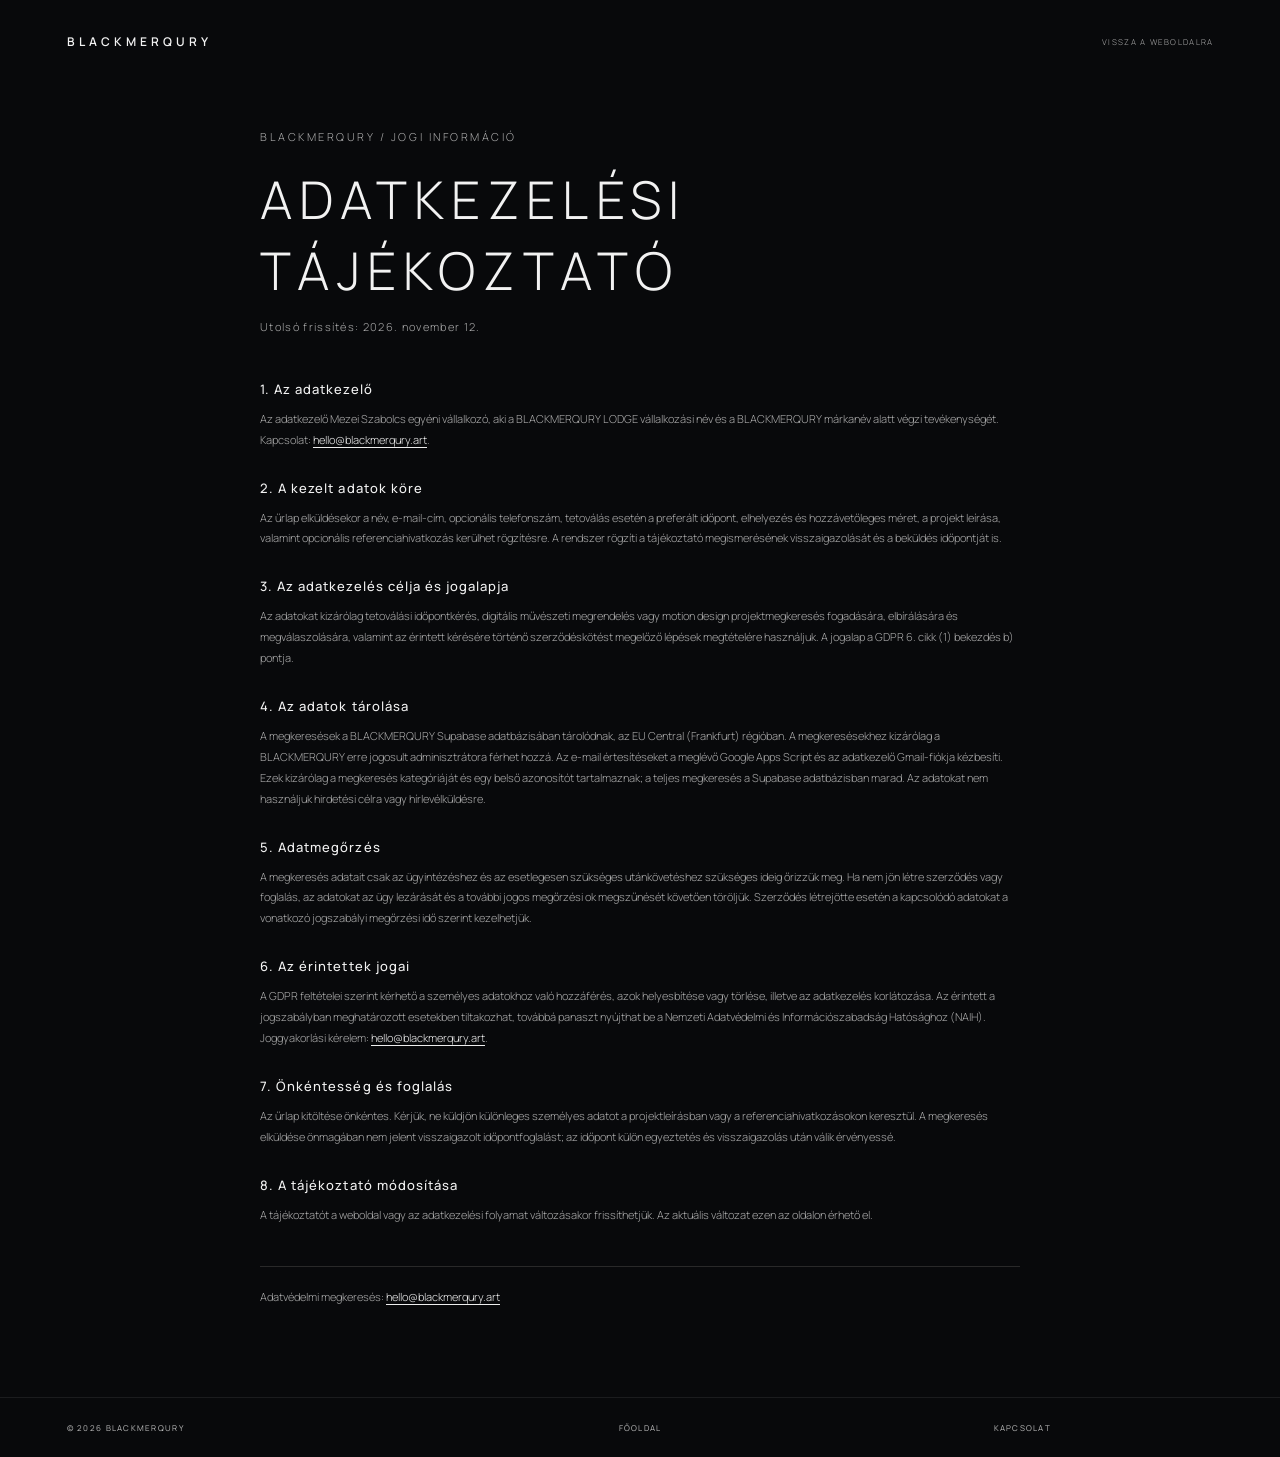
==== commit 25974def: "Use the confirmed legal business name in Hungarian privacy notice" ====
--- a/adatvedelem.html
+++ b/adatvedelem.html
@@ -20,7 +20,7 @@
     <p class="eyebrow">BLACKMERQURY / JOGI INFORMÁCIÓ</p>
     <h1>ADATKEZELÉSI TÁJÉKOZTATÓ</h1>
     <p class="legal-updated">Utolsó frissítés: 2026. november 12.</p>
-    <section><h2>1. Az adatkezelő</h2><p>Az adatkezelő Mezei Szabolcs egyéni vállalkozó, aki a BLACKMERQURY név alatt végzi tevékenységét. Kapcsolat: <a href="mailto:hello@blackmerqury.art">hello@blackmerqury.art</a>.</p></section>
+    <section><h2>1. Az adatkezelő</h2><p>Az adatkezelő Mezei Szabolcs egyéni vállalkozó, aki a BLACKMERQURY LODGE vállalkozási név és a BLACKMERQURY márkanév alatt végzi tevékenységét. Kapcsolat: <a href="mailto:hello@blackmerqury.art">hello@blackmerqury.art</a>.</p></section>
     <section><h2>2. A kezelt adatok köre</h2><p>Az űrlap elküldésekor a név, e-mail-cím, opcionális telefonszám, tetoválás esetén a preferált időpont, elhelyezés és hozzávetőleges méret, a projekt leírása, valamint opcionális referenciahivatkozás kerülhet rögzítésre. A rendszer rögzíti a tájékoztató megismerésének visszaigazolását és a beküldés időpontját is.</p></section>
     <section><h2>3. Az adatkezelés célja és jogalapja</h2><p>Az adatokat kizárólag tetoválási időpontkérés, digitális művészeti megrendelés vagy motion design projektmegkeresés fogadására, elbírálására és megválaszolására, valamint az érintett kérésére történő szerződéskötést megelőző lépések megtételére használjuk. A jogalap a GDPR 6. cikk (1) bekezdés b) pontja.</p></section>
     <section><h2>4. Az adatok tárolása</h2><p>A megkeresések a BLACKMERQURY Supabase adatbázisában tárolódnak, az EU Central (Frankfurt) régióban. A megkeresésekhez kizárólag a BLACKMERQURY erre jogosult adminisztrátora férhet hozzá. Az e-mail értesítéseket a meglévő Google Apps Script és az adatkezelő Gmail-fiókja kézbesíti. Ezek kizárólag a megkeresés kategóriáját és egy belső azonosítót tartalmaznak; a teljes megkeresés a Supabase adatbázisban marad. Az adatokat nem használjuk hirdetési célra vagy hírlevélküldésre.</p></section>
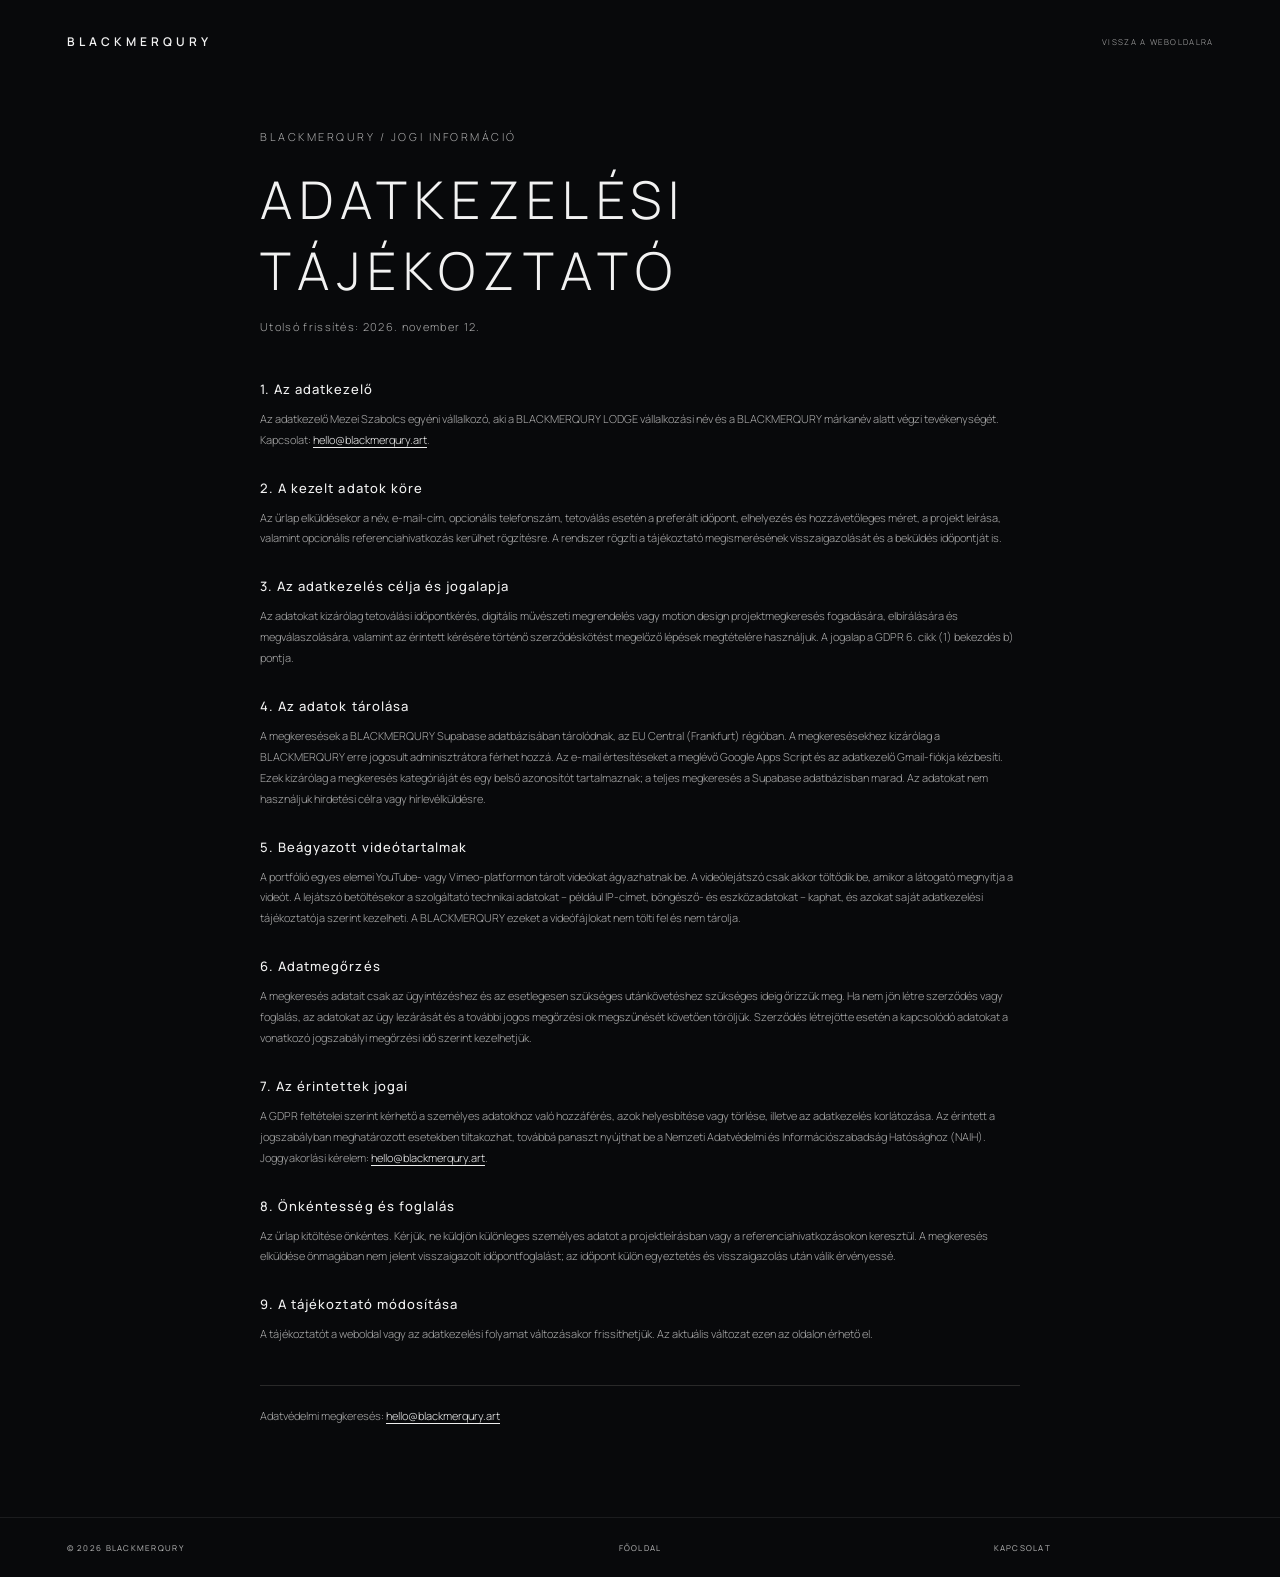
==== commit 5767ed42: "Add Hungarian disclosure for embedded videos" ====
--- a/adatvedelem.html
+++ b/adatvedelem.html
@@ -24,10 +24,11 @@
     <section><h2>2. A kezelt adatok köre</h2><p>Az űrlap elküldésekor a név, e-mail-cím, opcionális telefonszám, tetoválás esetén a preferált időpont, elhelyezés és hozzávetőleges méret, a projekt leírása, valamint opcionális referenciahivatkozás kerülhet rögzítésre. A rendszer rögzíti a tájékoztató megismerésének visszaigazolását és a beküldés időpontját is.</p></section>
     <section><h2>3. Az adatkezelés célja és jogalapja</h2><p>Az adatokat kizárólag tetoválási időpontkérés, digitális művészeti megrendelés vagy motion design projektmegkeresés fogadására, elbírálására és megválaszolására, valamint az érintett kérésére történő szerződéskötést megelőző lépések megtételére használjuk. A jogalap a GDPR 6. cikk (1) bekezdés b) pontja.</p></section>
     <section><h2>4. Az adatok tárolása</h2><p>A megkeresések a BLACKMERQURY Supabase adatbázisában tárolódnak, az EU Central (Frankfurt) régióban. A megkeresésekhez kizárólag a BLACKMERQURY erre jogosult adminisztrátora férhet hozzá. Az e-mail értesítéseket a meglévő Google Apps Script és az adatkezelő Gmail-fiókja kézbesíti. Ezek kizárólag a megkeresés kategóriáját és egy belső azonosítót tartalmaznak; a teljes megkeresés a Supabase adatbázisban marad. Az adatokat nem használjuk hirdetési célra vagy hírlevélküldésre.</p></section>
-    <section><h2>5. Adatmegőrzés</h2><p>A megkeresés adatait csak az ügyintézéshez és az esetlegesen szükséges utánkövetéshez szükséges ideig őrizzük meg. Ha nem jön létre szerződés vagy foglalás, az adatokat az ügy lezárását és a további jogos megőrzési ok megszűnését követően töröljük. Szerződés létrejötte esetén a kapcsolódó adatokat a vonatkozó jogszabályi megőrzési idő szerint kezelhetjük.</p></section>
-    <section><h2>6. Az érintettek jogai</h2><p>A GDPR feltételei szerint kérhető a személyes adatokhoz való hozzáférés, azok helyesbítése vagy törlése, illetve az adatkezelés korlátozása. Az érintett a jogszabályban meghatározott esetekben tiltakozhat, továbbá panaszt nyújthat be a Nemzeti Adatvédelmi és Információszabadság Hatósághoz (NAIH). Joggyakorlási kérelem: <a href="mailto:hello@blackmerqury.art">hello@blackmerqury.art</a>.</p></section>
-    <section><h2>7. Önkéntesség és foglalás</h2><p>Az űrlap kitöltése önkéntes. Kérjük, ne küldjön különleges személyes adatot a projektleírásban vagy a referenciahivatkozásokon keresztül. A megkeresés elküldése önmagában nem jelent visszaigazolt időpontfoglalást; az időpont külön egyeztetés és visszaigazolás után válik érvényessé.</p></section>
-    <section><h2>8. A tájékoztató módosítása</h2><p>A tájékoztatót a weboldal vagy az adatkezelési folyamat változásakor frissíthetjük. Az aktuális változat ezen az oldalon érhető el.</p></section>
+    <section><h2>5. Beágyazott videótartalmak</h2><p>A portfólió egyes elemei YouTube- vagy Vimeo-platformon tárolt videókat ágyazhatnak be. A videólejátszó csak akkor töltődik be, amikor a látogató megnyitja a videót. A lejátszó betöltésekor a szolgáltató technikai adatokat – például IP-címet, böngésző- és eszközadatokat – kaphat, és azokat saját adatkezelési tájékoztatója szerint kezelheti. A BLACKMERQURY ezeket a videófájlokat nem tölti fel és nem tárolja.</p></section>
+    <section><h2>6. Adatmegőrzés</h2><p>A megkeresés adatait csak az ügyintézéshez és az esetlegesen szükséges utánkövetéshez szükséges ideig őrizzük meg. Ha nem jön létre szerződés vagy foglalás, az adatokat az ügy lezárását és a további jogos megőrzési ok megszűnését követően töröljük. Szerződés létrejötte esetén a kapcsolódó adatokat a vonatkozó jogszabályi megőrzési idő szerint kezelhetjük.</p></section>
+    <section><h2>7. Az érintettek jogai</h2><p>A GDPR feltételei szerint kérhető a személyes adatokhoz való hozzáférés, azok helyesbítése vagy törlése, illetve az adatkezelés korlátozása. Az érintett a jogszabályban meghatározott esetekben tiltakozhat, továbbá panaszt nyújthat be a Nemzeti Adatvédelmi és Információszabadság Hatósághoz (NAIH). Joggyakorlási kérelem: <a href="mailto:hello@blackmerqury.art">hello@blackmerqury.art</a>.</p></section>
+    <section><h2>8. Önkéntesség és foglalás</h2><p>Az űrlap kitöltése önkéntes. Kérjük, ne küldjön különleges személyes adatot a projektleírásban vagy a referenciahivatkozásokon keresztül. A megkeresés elküldése önmagában nem jelent visszaigazolt időpontfoglalást; az időpont külön egyeztetés és visszaigazolás után válik érvényessé.</p></section>
+    <section><h2>9. A tájékoztató módosítása</h2><p>A tájékoztatót a weboldal vagy az adatkezelési folyamat változásakor frissíthetjük. Az aktuális változat ezen az oldalon érhető el.</p></section>
     <p class="legal-contact">Adatvédelmi megkeresés: <a href="mailto:hello@blackmerqury.art">hello@blackmerqury.art</a></p>
   </main>
   <footer class="site-footer"><span>© <span id="year"></span> BLACKMERQURY</span><a href="/">FŐOLDAL</a><a href="mailto:hello@blackmerqury.art">KAPCSOLAT</a></footer>
--- a/styles.css
+++ b/styles.css
@@ -84,3 +84,123 @@
 .not-found-body{min-height:100svh;display:grid;place-items:center}.not-found{width:min(680px,86vw);text-align:center}.not-found h1{font-size:clamp(30px,6vw,58px);font-weight:300;letter-spacing:.14em;margin:22px 0}.not-found p:not(.eyebrow){font-size:11px;color:#888;line-height:1.8;margin:0 0 28px}.not-found>a{display:inline-block;border:1px solid #eee;padding:13px 17px;font-size:8px;letter-spacing:.16em}
 
 .booking-direct-link{display:inline-block;margin-top:8px;color:#eee;font-size:8px;letter-spacing:.16em;text-decoration:underline;text-underline-offset:4px}.booking-direct-link:hover{color:#aaa}
+
+
+/* Full-screen interactive particle background */
+#space{position:fixed;inset:0;z-index:0;pointer-events:none;overflow:hidden;background:#08090b}
+#space canvas{display:block;width:100%;height:100%}
+.site-header,.site-footer,main{position:relative;z-index:1}
+
+/* Discreet language selector */
+.language-switch{position:absolute;left:5.2vw;top:50%;transform:translateY(-50%);z-index:5;display:flex;align-items:center;gap:7px;font-size:9px;letter-spacing:.16em;color:#666}
+.language-switch button{border:0;background:none;padding:5px 1px;color:#777;font:inherit;letter-spacing:inherit;cursor:pointer;transition:color .2s}
+.language-switch button[aria-pressed="true"],.language-switch button:hover{color:#f2f2f2}
+.language-switch span{color:#444}
+@media(max-width:650px){.language-switch{left:7vw;gap:6px;font-size:9px}.site-header{justify-content:flex-end}}
+
+/* Language selector is part of the right-hand menu */
+.language-switch{position:static;left:auto;top:auto;transform:none;z-index:auto;align-self:flex-end;display:flex;align-items:center;gap:7px;margin-top:5px;padding-top:12px;border-top:1px solid rgba(255,255,255,.1);font-size:9px;letter-spacing:.16em;color:#666}
+@media(max-width:650px){.language-switch{left:auto;gap:7px;font-size:9px}}
+
+/* Language switch: outside the menu, aligned above the top-right menu control */
+.language-switch{position:absolute;top:10px;right:5.2vw;left:auto;transform:none;z-index:6;display:flex;align-items:center;gap:7px;margin:0;padding:0;border:0;background:transparent;font-size:9px;letter-spacing:.16em;color:#666}
+.language-switch button{border:0;background:none;padding:4px 1px;color:#777;font:inherit;letter-spacing:inherit;cursor:pointer;transition:color .2s}
+.language-switch button[aria-pressed="true"],.language-switch button:hover{color:#f2f2f2}
+.language-switch span{color:#444}
+@media(max-width:650px){.language-switch{top:7px;right:7vw;left:auto;gap:7px;font-size:9px}}
+
+/* Home hero typography refinement */
+.home-view .hero-copy{position:relative}
+.home-view .eyebrow{transform:translateY(-6vh)}
+.home-view .hero-note{font-size:14px;letter-spacing:.52em;padding-left:.52em;transform:scaleX(1.08);transform-origin:center}
+@media(max-width:650px){
+ .home-view .eyebrow{transform:translateY(-4vh)}
+ .home-view .hero-note{font-size:11px;letter-spacing:.38em;padding-left:.38em;transform:scaleX(1.04)}
+}
+
+/* Accent dots flank Visual Alchemy, not the studio descriptor */
+.home-view .eyebrow i{display:none}
+.home-view .hero-note{display:flex;align-items:center;justify-content:center;gap:14px}
+.home-view .hero-note .accent-dot{display:inline-block;flex:0 0 4px;width:4px;height:4px;border-radius:50%;padding:0;background:currentColor}
+.home-view .hero-note .accent-dot-blue{color:#315cff}
+.home-view .hero-note .accent-dot-magenta{color:#e12b9a}
+@media(max-width:650px){.home-view .hero-note{gap:11px}.home-view .hero-note .accent-dot{flex-basis:3px;width:3px;height:3px}}
+
+/* Precisely center Visual Alchemy and balance both accent dots */
+.home-view .hero-note{
+  width:max-content;
+  max-width:100%;
+  margin:0 auto;
+  padding-left:0;
+  transform:none;
+  justify-content:center;
+  gap:14px;
+  text-align:center;
+}
+@media(max-width:650px){
+  .home-view .hero-note{
+    margin:0 auto;
+    padding-left:0;
+    transform:none;
+    gap:11px;
+  }
+}
+
+
+/* Compact home composition: match the narrower hero width requested. */
+.home-view .hero-copy h1{
+  font-size:clamp(23px,4.2vw,54px);
+  margin:19px 0 7px;
+}
+.home-view .eyebrow{font-size:7px;transform:translateY(-4vh)}
+.home-view .hero-note{
+  font-size:10px;
+  letter-spacing:.36em;
+  gap:10px;
+}
+.home-view .hero-note .accent-dot{flex-basis:3px;width:3px;height:3px}
+.home-view .category-nav{gap:19px;margin-top:8vh}
+.home-view .category-nav a{font-size:8px;padding-bottom:7px}
+@media(max-width:650px){
+  .home-view .hero-copy h1{
+    font-size:clamp(20px,5.6vw,30px);
+    letter-spacing:.11em;
+    padding-left:.11em;
+    margin:16px 0 6px;
+  }
+  .home-view .eyebrow{font-size:7px;transform:translateY(-3vh)}
+  .home-view .hero-note{font-size:8px;letter-spacing:.27em;gap:8px}
+  .home-view .hero-note .accent-dot{flex-basis:3px;width:3px;height:3px}
+  .home-view .category-nav{gap:18px;margin-top:7vh}
+  .home-view .category-nav a{font-size:8px;padding-bottom:6px}
+}
+
+
+/* Hybrid page navigation */
+.section-home-link{display:inline-block;margin:0 0 30px;color:#777;font-size:8px;letter-spacing:.18em;transition:color .2s}
+.section-home-link:hover{color:#f2f2f2}
+.menu-divider{display:block;height:1px;width:100%;background:rgba(255,255,255,.1);margin:5px 0}
+.category-view .category-heading{margin-bottom:1vh}
+.category-view .portfolio-grid{margin-top:1vh}
+.category-view .category-footer{margin-bottom:2vh}
+@media(max-width:650px){.section-home-link{margin-bottom:22px}.category-view .category-heading{margin-bottom:1vh}}
+
+/* Structured discipline pages */
+.service-intro{width:min(100%,920px);margin:2vh auto 3vh;padding:26px 0 8px;border-top:1px solid rgba(255,255,255,.12)}
+.service-kicker{font-size:8px;letter-spacing:.22em;color:#888;margin:0 0 14px}
+.service-lead{max-width:720px;font-size:clamp(14px,2vw,19px);line-height:1.85;font-weight:300;color:#ddd;letter-spacing:.015em;margin:0 0 28px}
+.service-points{display:grid;grid-template-columns:repeat(3,minmax(0,1fr));gap:18px}
+.service-points article{border-top:1px solid rgba(255,255,255,.18);padding:15px 0 8px}
+.service-points article>span{font-size:8px;letter-spacing:.16em;color:#666}
+.service-points h3{font-size:10px;font-weight:500;letter-spacing:.17em;color:#eee;margin:13px 0 9px}
+.service-points p{font-size:10px;line-height:1.8;color:#888;margin:0;max-width:260px}
+.category-view .portfolio-note{border-top:1px solid rgba(255,255,255,.1);padding-top:20px}
+@media(max-width:650px){.service-intro{padding-top:20px;margin-top:1vh}.service-lead{font-size:14px;line-height:1.8;margin-bottom:22px}.service-points{grid-template-columns:1fr;gap:12px}.service-points article{display:grid;grid-template-columns:30px 1fr;column-gap:10px;padding:12px 0}.service-points article>span{grid-row:1/3}.service-points h3{margin:0 0 6px}.service-points p{grid-column:2;max-width:none}}
+
+/* Embedded video portfolio cards and responsive player */
+.portfolio-card{cursor:pointer;position:relative;overflow:hidden}
+.portfolio-embed-placeholder{display:grid;place-items:center;width:100%;height:clamp(210px,28vw,360px);background:radial-gradient(circle at 50% 45%,#25272b 0,#111316 48%,#08090b 100%);color:#777;font-size:9px;letter-spacing:.3em}
+.portfolio-play-mark{position:absolute;left:50%;top:calc(50% - 18px);transform:translate(-50%,-50%);width:48px;height:48px;border:1px solid rgba(255,255,255,.75);border-radius:50%;display:grid;place-items:center;padding-left:3px;color:#fff;background:rgba(0,0,0,.38);font-size:13px;pointer-events:none;transition:background .25s,transform .25s}
+.portfolio-card:hover .portfolio-play-mark{background:rgba(255,255,255,.16);transform:translate(-50%,-50%) scale(1.08)}
+.lightbox-media iframe{display:block;width:min(100%,1200px);height:min(67.5vw,calc(90vh - 70px));aspect-ratio:16/9;border:0;background:#000}
+@media(max-width:650px){.portfolio-embed-placeholder{height:clamp(180px,58vw,270px)}.motion-grid .portfolio-embed-placeholder{height:clamp(150px,44vw,230px)}.lightbox-media iframe{width:100%;height:auto;aspect-ratio:16/9}}
